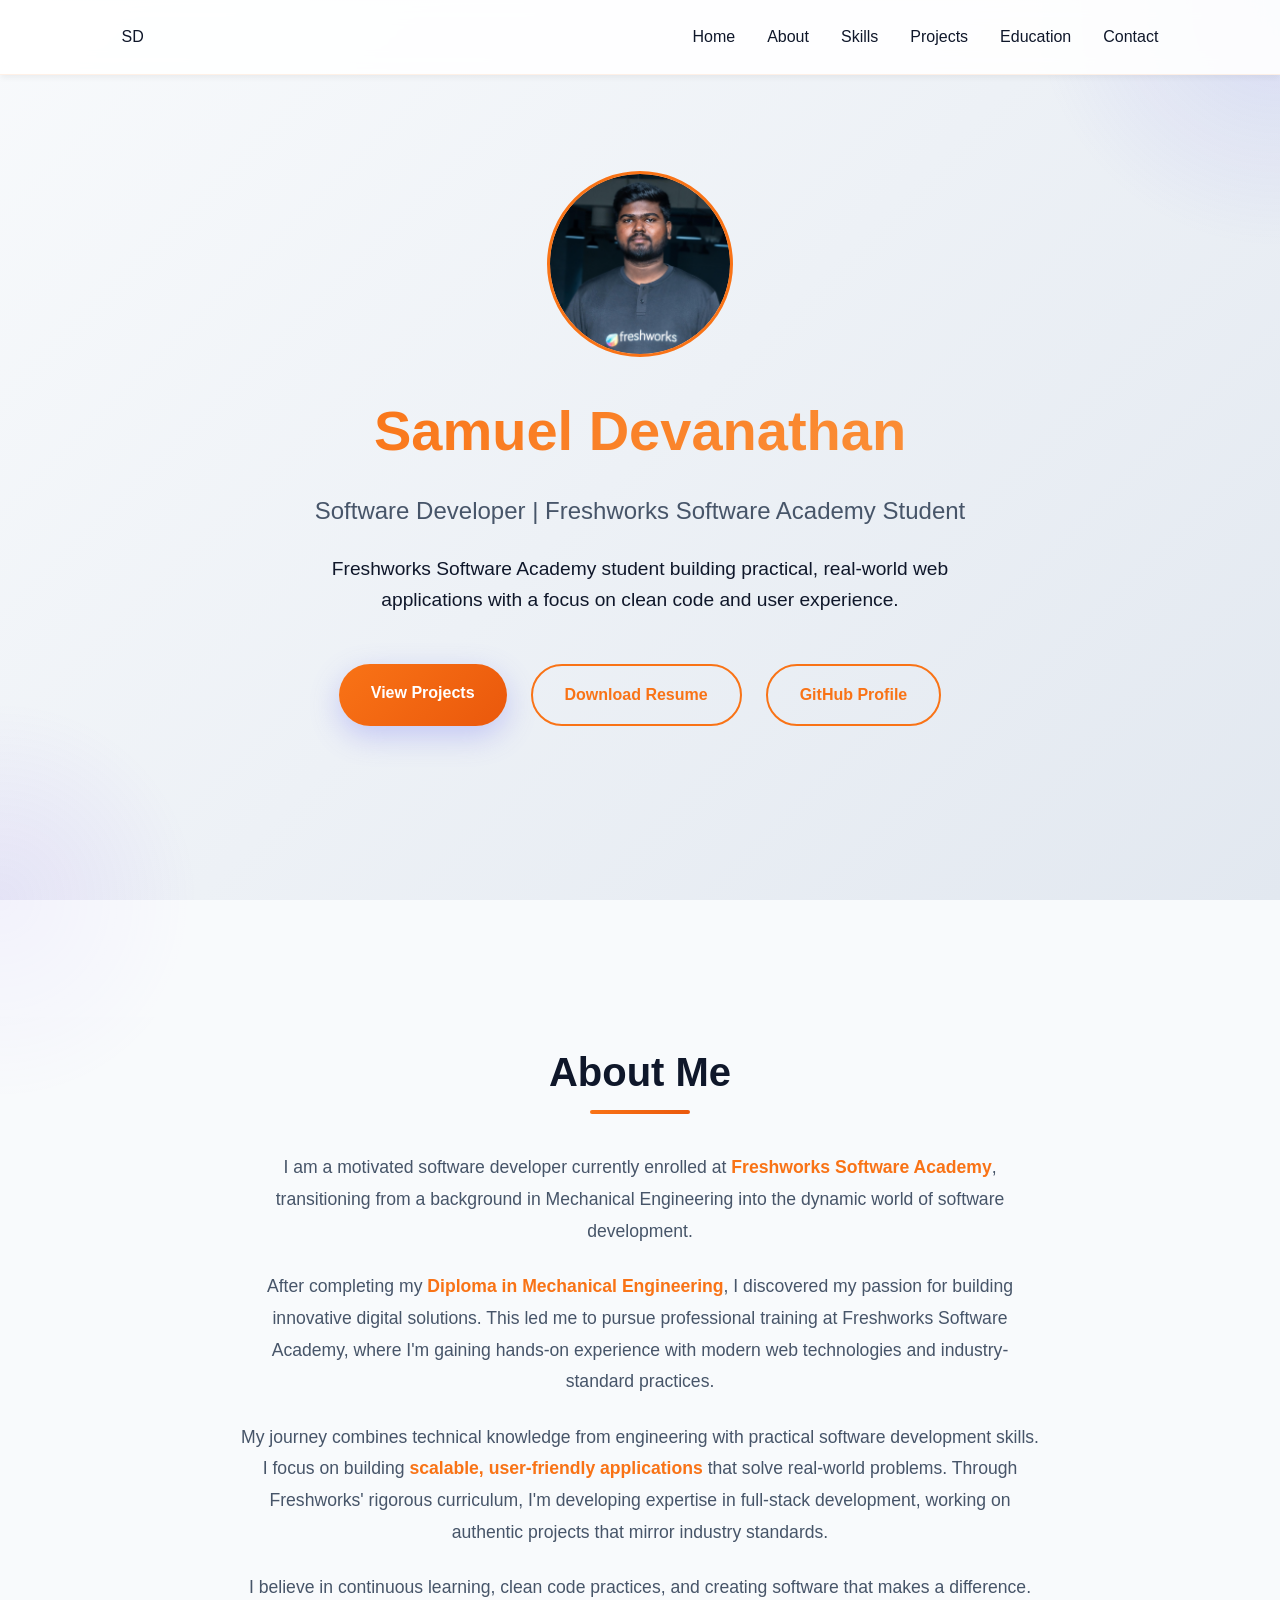
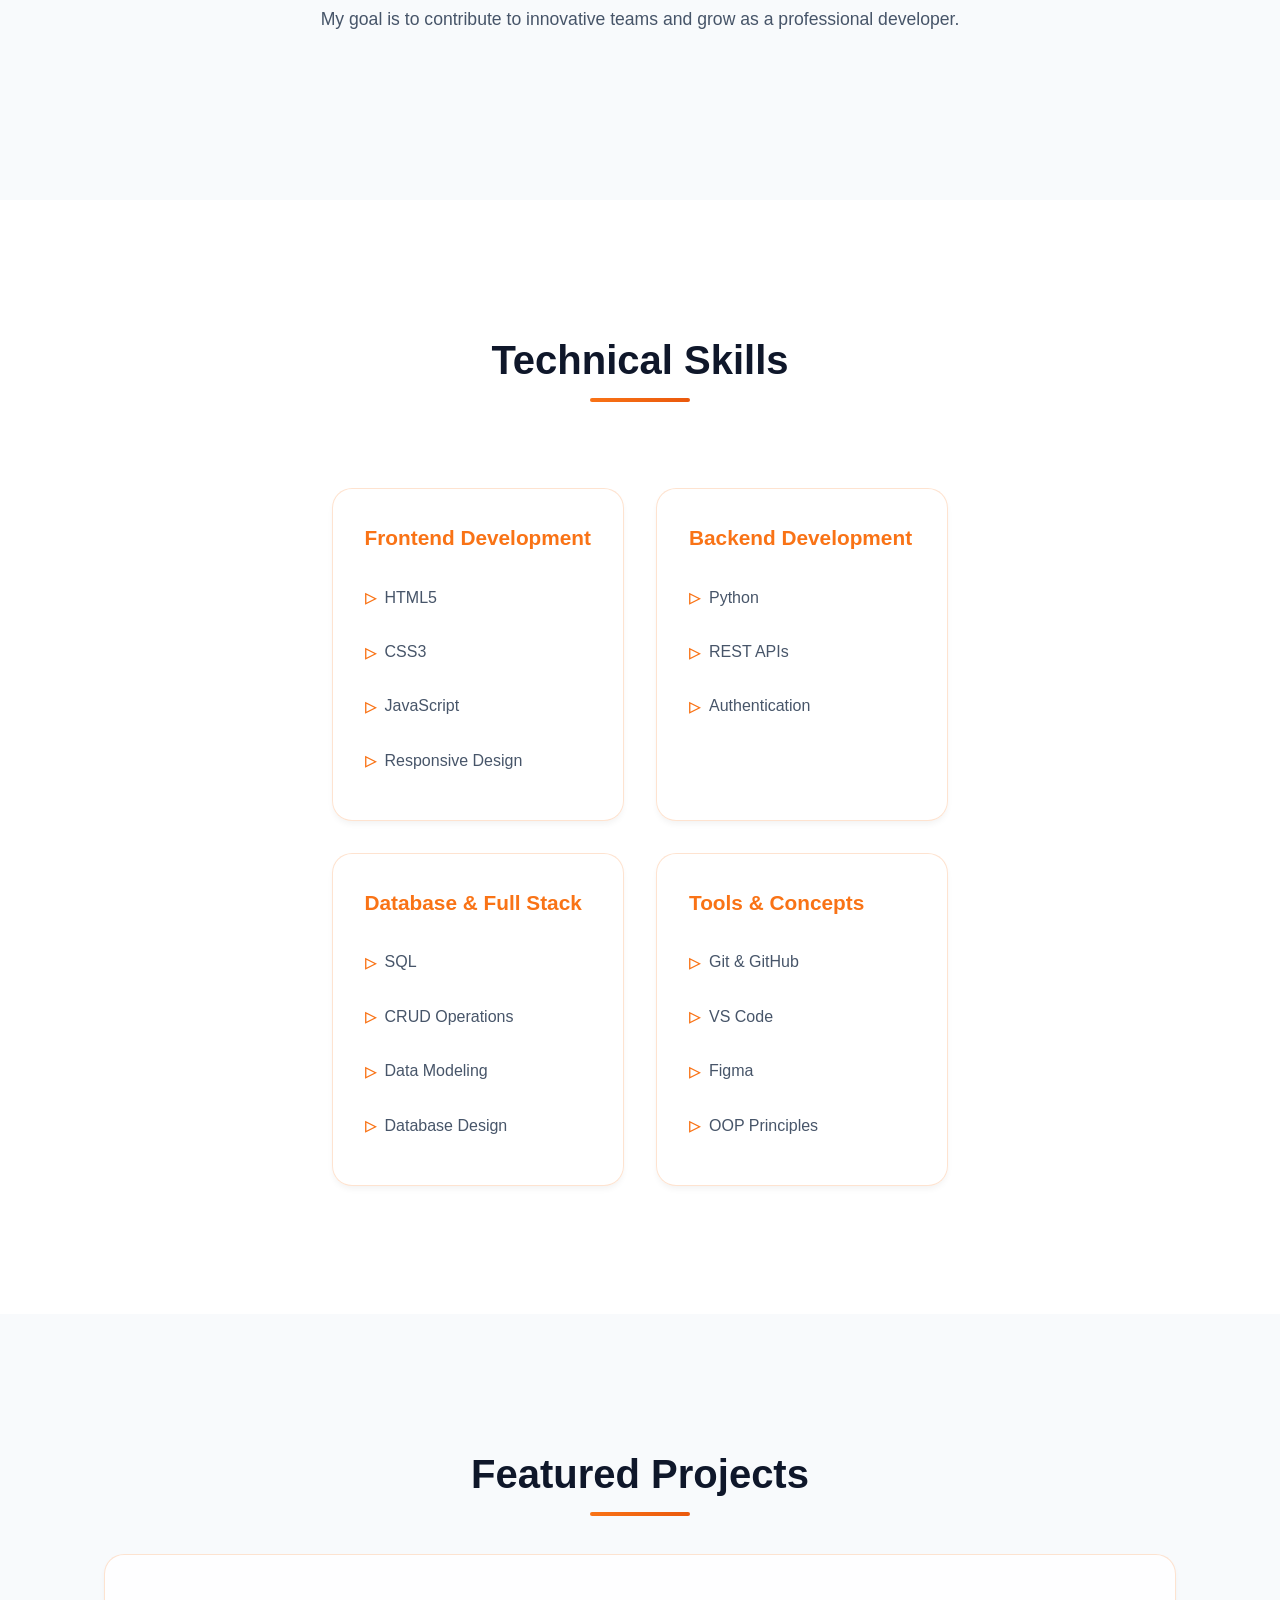
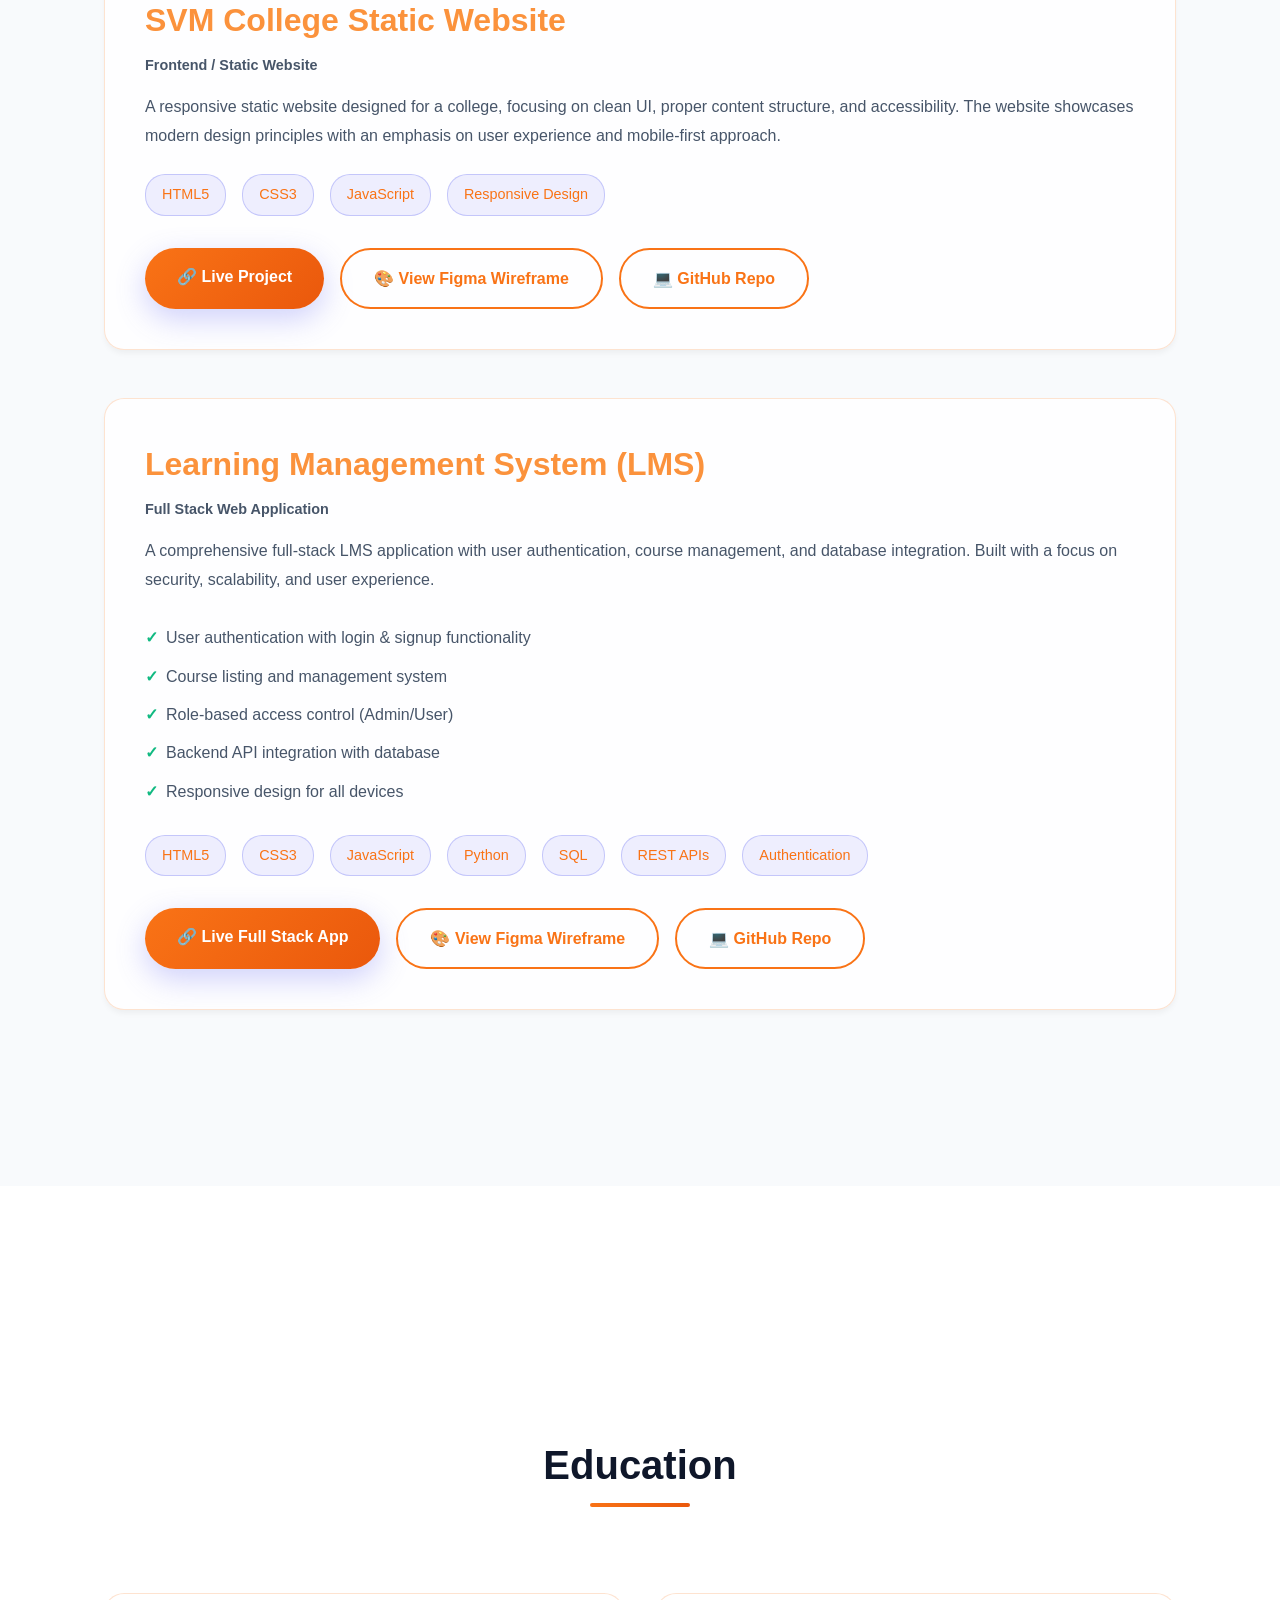
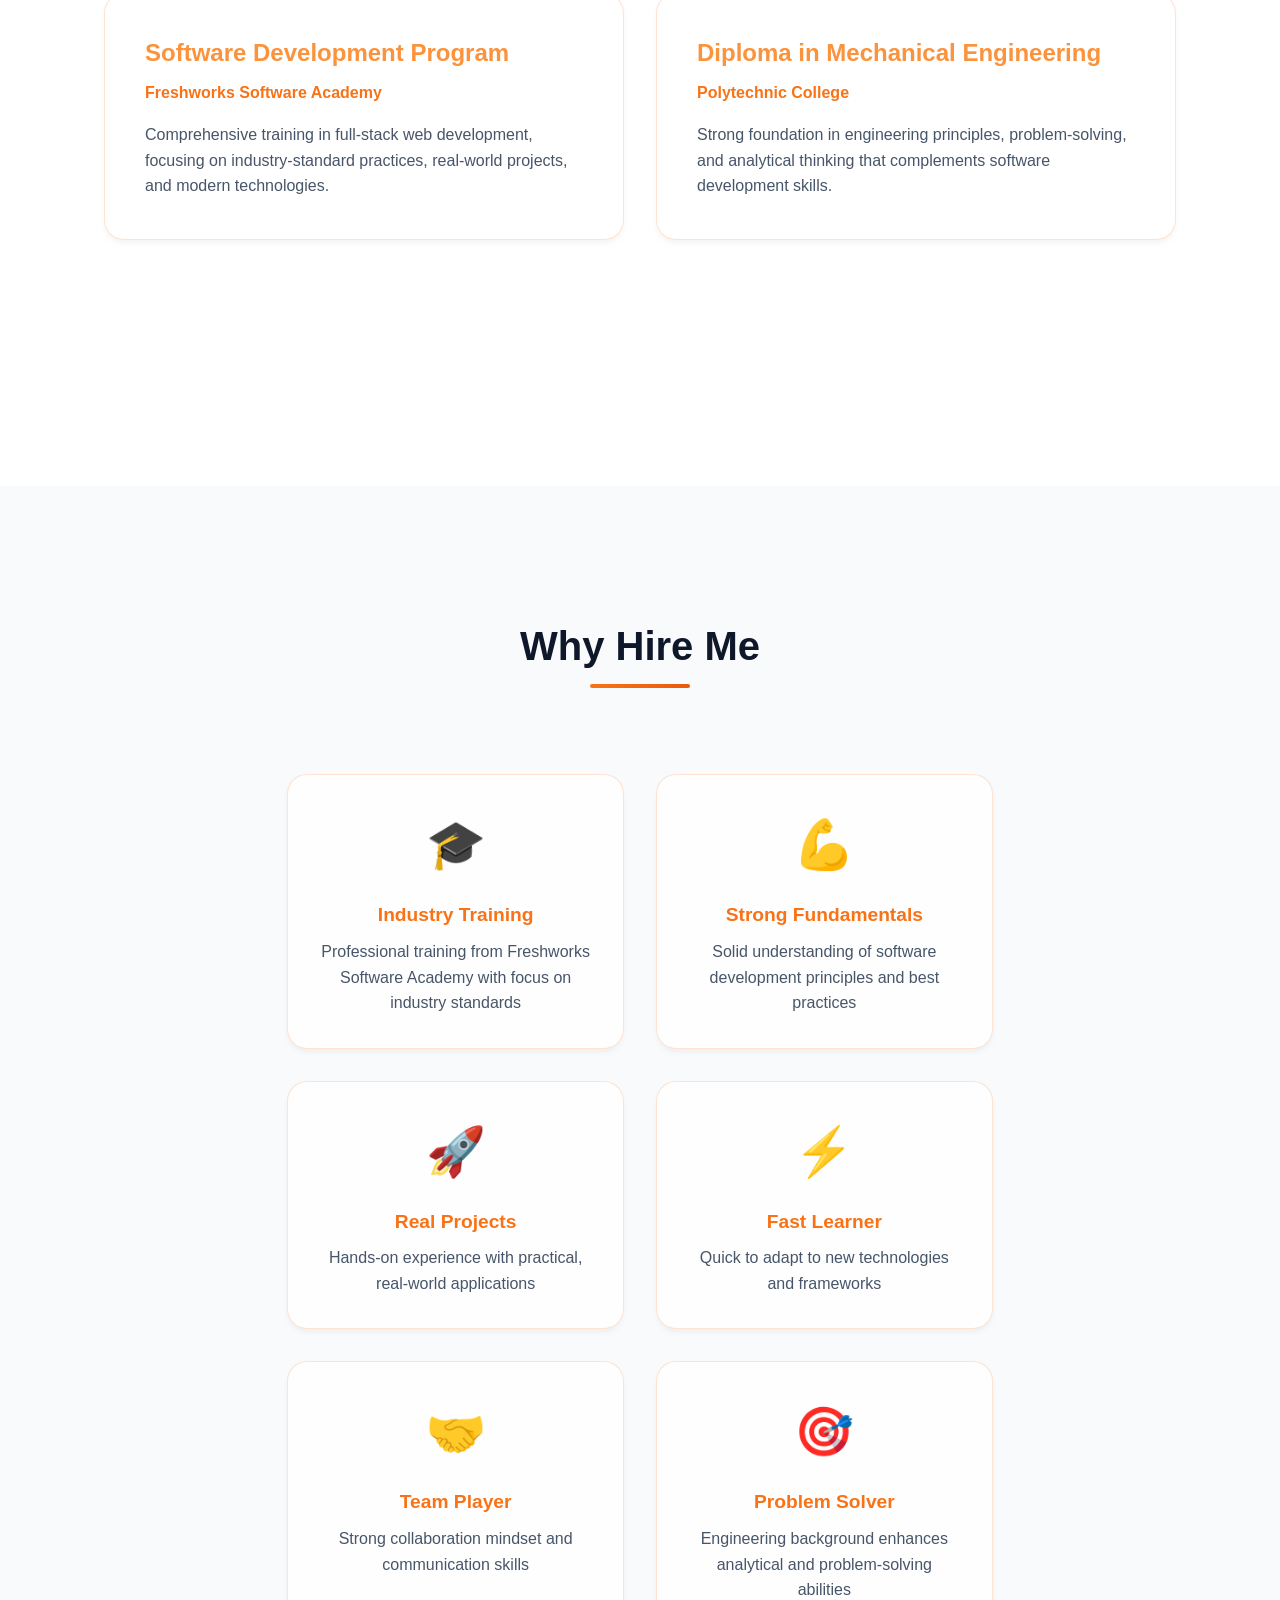
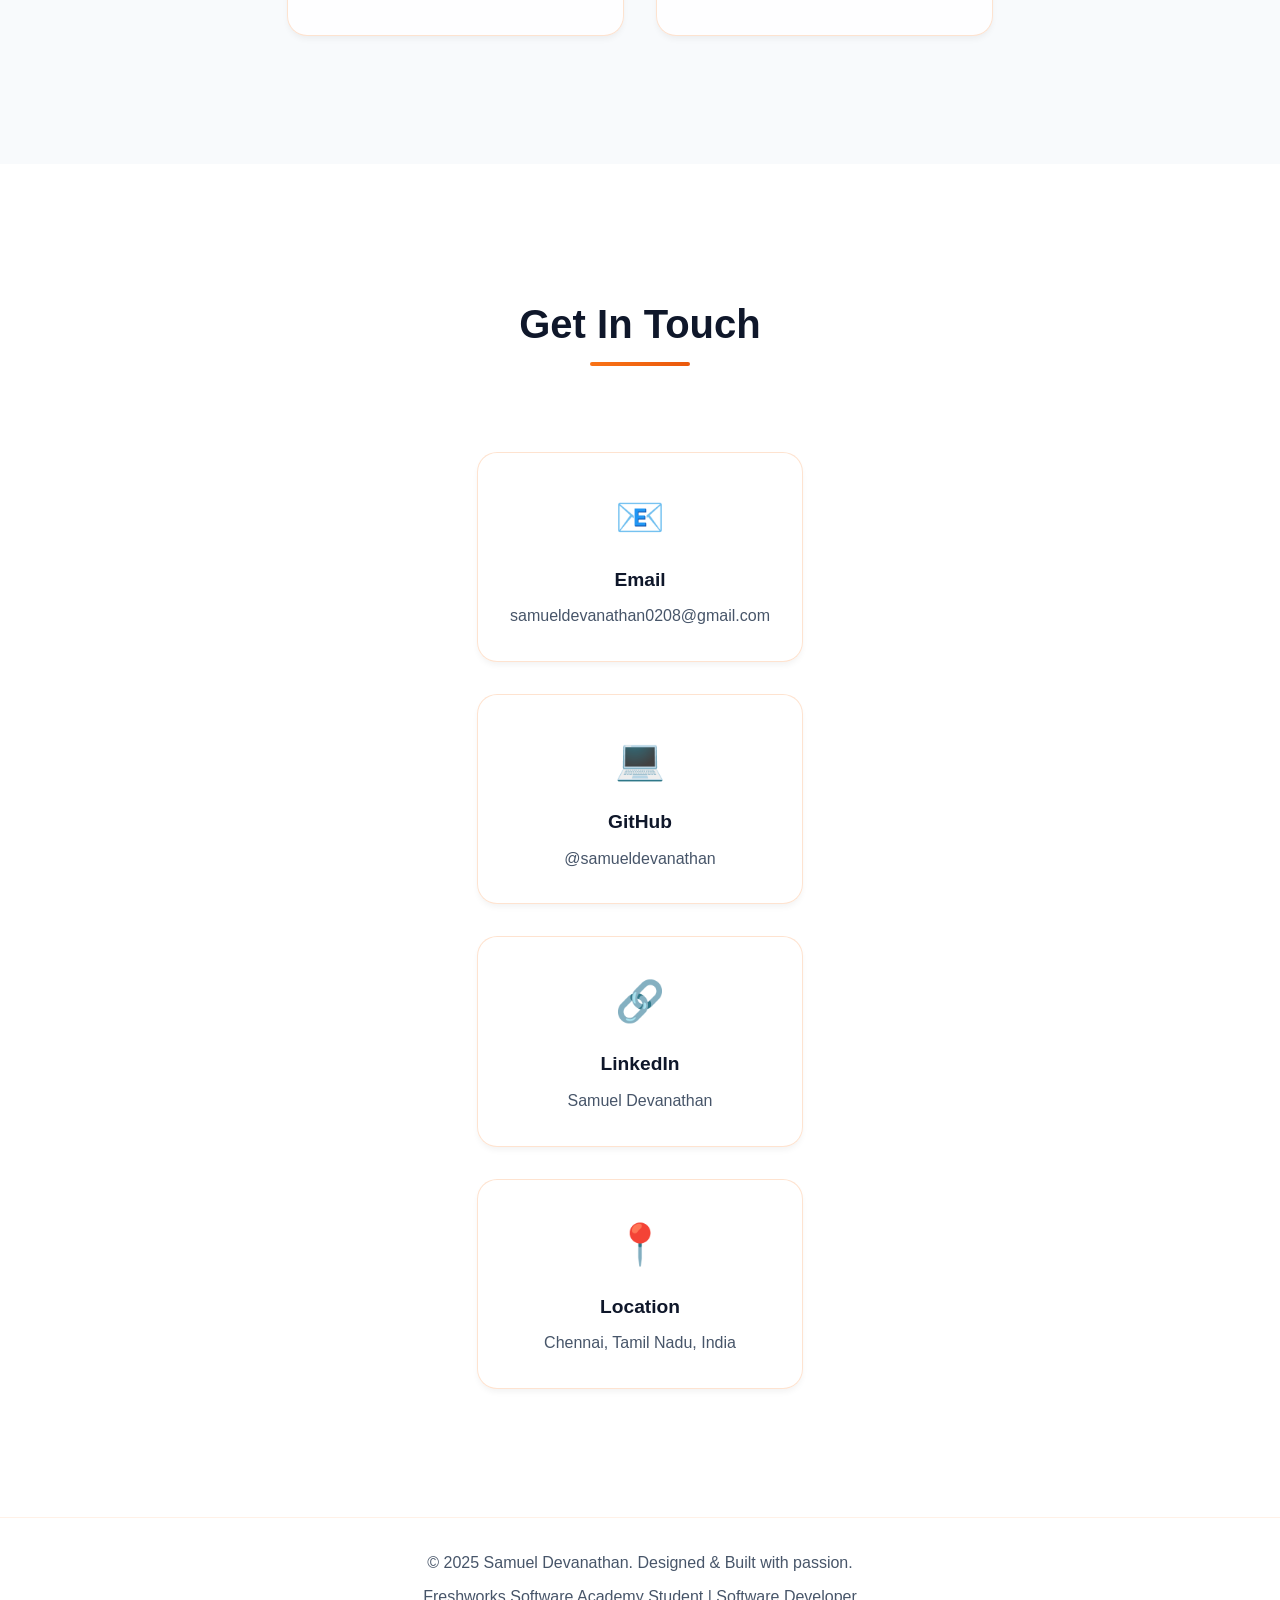
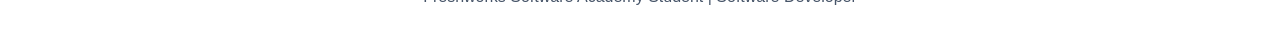
==== index.html @ d8a978de "update file name:" ====
<!DOCTYPE html>
<html lang="en">

<head>
    <meta charset="UTF-8">
    <meta name="viewport" content="width=device-width, initial-scale=1.0">
    <title>Samuel Devanathan | Software Developer</title>
    <link rel="stylesheet" href="index.css">

</head>

<body>
    <div class="animated-bg"></div>

    <!-- Navigation -->
    <nav>
        <div class="container">
            <div class="initial">SD</div>
            <ul class="nav-links">
                <li><a href="#home">Home</a></li>
                <li><a href="#about">About</a></li>
                <li><a href="#skills">Skills</a></li>
                <li><a href="#projects">Projects</a></li>
                <li><a href="#education">Education</a></li>
                <li><a href="#contact">Contact</a></li>
            </ul>
        </div>
    </nav>

    <!-- Hero Section -->
    <section id="home" class="hero">
        <div class="container">
            <div class="profile-image">
                        <img src="Sam.jpg" alt="SD Logo" class="logo">
            </div>
            <h1>Samuel Devanathan</h1>
            <div class="role">Software Developer | Freshworks Software Academy Student</div>
            <p class="tagline">Freshworks Software Academy student building practical, real-world web applications with
                a focus on clean code and user experience.</p>
            <div class="hero-buttons">
                <a href="#projects" class="btn btn-primary">View Projects</a>
                <a href="#" class="btn btn-secondary">Download Resume</a>
                <a href="https://github.com/samueldevanathan" target="_blank" class="btn btn-secondary">GitHub
                    Profile</a>
            </div>
        </div>
    </section>

    <!-- About Section -->
    <section id="about" class="about">
        <div class="container">
            <h2 class="section-title">About Me</h2>
            <div class="about-content">
                <p>I am a motivated software developer currently enrolled at <span class="highlight">Freshworks Software
                        Academy</span>, transitioning from a background in Mechanical Engineering into the dynamic world
                    of software development.</p>

                <p>After completing my <span class="highlight">Diploma in Mechanical Engineering</span>, I discovered my
                    passion for building innovative digital solutions. This led me to pursue professional training at
                    Freshworks Software Academy, where I'm gaining hands-on experience with modern web technologies and
                    industry-standard practices.</p>

                <p>My journey combines technical knowledge from engineering with practical software development skills.
                    I focus on building <span class="highlight">scalable, user-friendly applications</span> that solve
                    real-world problems. Through Freshworks' rigorous curriculum, I'm developing expertise in full-stack
                    development, working on authentic projects that mirror industry standards.</p>

                <p>I believe in continuous learning, clean code practices, and creating software that makes a
                    difference. My goal is to contribute to innovative teams and grow as a professional developer.</p>
            </div>
        </div>
    </section>

    <!-- Skills Section -->
    <section id="skills">
        <div class="container">
            <h2 class="section-title">Technical Skills</h2>
            <div class="skills-grid">
                <div class="skill-card">
                    <h3>Frontend Development</h3>
                    <ul class="skill-list">
                        <li>HTML5</li>
                        <li>CSS3</li>
                        <li>JavaScript</li>
                        <li>Responsive Design</li>
                    </ul>
                </div>

                <div class="skill-card">
                    <h3>Backend Development</h3>
                    <ul class="skill-list">
                        <li>Python</li>
                        <li>REST APIs</li>
                        <li>Authentication</li>
                      
                    </ul>
                </div>

                <div class="skill-card">
                    <h3>Database & Full Stack</h3>
                    <ul class="skill-list">
                        <li>SQL</li>
                        <li>CRUD Operations</li>
                        <li>Data Modeling</li>
                        <li>Database Design</li>
                    </ul>
                </div>

                <div class="skill-card">
                    <h3>Tools & Concepts</h3>
                    <ul class="skill-list">
                        <li>Git & GitHub</li>
                        <li>VS Code</li>
                        <li>Figma</li>
                        <li>OOP Principles</li>
                    </ul>
                </div>
            </div>
        </div>
    </section>

    <!-- Projects Section -->
    <section id="projects" class="projects">
        <div class="container">
            <h2 class="section-title">Featured Projects</h2>

            <!-- Project 1 -->
            <div class="project-card">
                <h3>SVM College Static Website</h3>
                <div class="project-type">Frontend / Static Website</div>
                <p class="project-description">A responsive static website designed for a college, focusing on clean UI,
                    proper content structure, and accessibility. The website showcases modern design principles with an
                    emphasis on user experience and mobile-first approach.</p>

                <div class="tech-stack">
                    <span class="tech-tag">HTML5</span>
                    <span class="tech-tag">CSS3</span>
                    <span class="tech-tag">JavaScript</span>
                    <span class="tech-tag">Responsive Design</span>
                </div>

                <div class="project-links">
                    <a href="#" target="_blank" class="btn btn-primary">🔗 Live Project</a>
                    <a href="#" target="_blank" class="btn btn-secondary">🎨 View Figma Wireframe</a>
                    <a href="#" target="_blank" class="btn btn-secondary">💻 GitHub Repo</a>
                </div>
            </div>

            <!-- Project 2 -->
            <div class="project-card">
                <h3>Learning Management System (LMS)</h3>
                <div class="project-type">Full Stack Web Application</div>
                <p class="project-description">A comprehensive full-stack LMS application with user authentication,
                    course management, and database integration. Built with a focus on security, scalability, and user
                    experience.</p>

                <ul class="project-features">
                    <li>User authentication with login & signup functionality</li>
                    <li>Course listing and management system</li>
                    <li>Role-based access control (Admin/User)</li>
                    <li>Backend API integration with database</li>
                    <li>Responsive design for all devices</li>
                </ul>

                <div class="tech-stack">
                    <span class="tech-tag">HTML5</span>
                    <span class="tech-tag">CSS3</span>
                    <span class="tech-tag">JavaScript</span>
                    <span class="tech-tag">Python</span>
                    <span class="tech-tag">SQL</span>
                    <span class="tech-tag">REST APIs</span>
                    <span class="tech-tag">Authentication</span>
                </div>

                <div class="project-links">
                    <a href="#" target="_blank" class="btn btn-primary">🔗 Live Full Stack App</a>
                    <a href="#" target="_blank" class="btn btn-secondary">🎨 View Figma Wireframe</a>
                    <a href="#" target="_blank" class="btn btn-secondary">💻 GitHub Repo</a>
                </div>
            </div>
        </div>
    </section>

    <!-- Education Section -->
    <section id="education">
        <div class="container">
            <h2 class="section-title">Education</h2>
            <div class="education-grid">
                <div class="education-card">
                    <h3>Software Development Program</h3>
                    <div class="institution">Freshworks Software Academy</div>
                    <p style="color: var(--text-dim);">Comprehensive training in full-stack web development, focusing on
                        industry-standard practices, real-world projects, and modern technologies.</p>
                </div>

                <div class="education-card">
                    <h3>Diploma in Mechanical Engineering</h3>
                    <div class="institution">Polytechnic College</div>
                    <p style="color: var(--text-dim);">Strong foundation in engineering principles, problem-solving, and
                        analytical thinking that complements software development skills.</p>
                </div>
            </div>
        </div>
    </section>

    <!-- Strengths Section -->
    <section id="strengths" class="strengths">
        <div class="container">
            <h2 class="section-title">Why Hire Me</h2>
            <div class="strengths-grid">
                <div class="strength-item">
                    <div class="strength-icon">🎓</div>
                    <h3>Industry Training</h3>
                    <p style="color: var(--text-dim);">Professional training from Freshworks Software Academy with focus
                        on industry standards</p>
                </div>

                <div class="strength-item">
                    <div class="strength-icon">💪</div>
                    <h3>Strong Fundamentals</h3>
                    <p style="color: var(--text-dim);">Solid understanding of software development principles and best
                        practices</p>
                </div>

                <div class="strength-item">
                    <div class="strength-icon">🚀</div>
                    <h3>Real Projects</h3>
                    <p style="color: var(--text-dim);">Hands-on experience with practical, real-world applications</p>
                </div>

                <div class="strength-item">
                    <div class="strength-icon">⚡</div>
                    <h3>Fast Learner</h3>
                    <p style="color: var(--text-dim);">Quick to adapt to new technologies and frameworks</p>
                </div>

                <div class="strength-item">
                    <div class="strength-icon">🤝</div>
                    <h3>Team Player</h3>
                    <p style="color: var(--text-dim);">Strong collaboration mindset and communication skills</p>
                </div>

                <div class="strength-item">
                    <div class="strength-icon">🎯</div>
                    <h3>Problem Solver</h3>
                    <p style="color: var(--text-dim);">Engineering background enhances analytical and problem-solving
                        abilities</p>
                </div>
            </div>
        </div>
    </section>

    <!-- Contact Section -->
    <section id="contact">
        <div class="container">
            <h2 class="section-title">Get In Touch</h2>
            <div class="contact-grid">
                <a href="mailto:samueldevanathan0208@gmail.com" class="contact-item">
                    <div class="contact-icon">📧</div>
                    <h3>Email</h3>
                    <p>samueldevanathan0208@gmail.com</p>
                </a>

                <a href="https://github.com/samueldevanathan0208" target="_blank" class="contact-item">
                    <div class="contact-icon">💻</div>
                    <h3>GitHub</h3>
                    <p>@samueldevanathan</p>
                </a>

                <a href="https://www.linkedin.com/in/samuel-devanathan-19692a326/" target="_blank" class="contact-item">
                    <div class="contact-icon">🔗</div>
                    <h3>LinkedIn</h3>
                    <p>Samuel Devanathan</p>
                </a>

                <div class="contact-item">
                    <div class="contact-icon">📍</div>
                    <h3>Location</h3>
                    <p>Chennai, Tamil Nadu, India</p>
                </div>
            </div>
        </div>
    </section>

    <!-- Footer -->
    <footer>
        <div class="container">
            <p>&copy; 2025 Samuel Devanathan. Designed & Built with passion.</p>
            <p style="margin-top: 0.5rem;">Freshworks Software Academy Student | Software Developer</p>
        </div>
    </footer>

    <script>
        // Smooth scrolling for navigation links
        document.querySelectorAll('a[href^="#"]').forEach(anchor => {
            anchor.addEventListener('click', function (e) {
                e.preventDefault();
                const target = document.querySelector(this.getAttribute('href'));
                if (target) {
                    target.scrollIntoView({
                        behavior: 'smooth',
                        block: 'start'
                    });
                }
            });
        });

        // Add scroll animation to elements
        const observerOptions = {
            threshold: 0.1,
            rootMargin: '0px 0px -100px 0px'
        };

        const observer = new IntersectionObserver((entries) => {
            entries.forEach(entry => {
                if (entry.isIntersecting) {
                    entry.target.style.opacity = '1';
                    entry.target.style.transform = 'translateY(0)';
                }
            });
        }, observerOptions);

        document.querySelectorAll('.skill-card, .project-card, .education-card, .strength-item, .contact-item').forEach(el => {
            el.style.opacity = '0';
            el.style.transform = 'translateY(30px)';
            el.style.transition = 'all 0.6s ease-out';
            observer.observe(el);
        });
    </script>
</body>

</html>
---- index.css ----
* {
      margin: 0;
      padding: 0;
      box-sizing: border-box;
  }

  :root {
      --primary: #f97316;
      --secondary: #ea580c;
      --accent: #fb923c;
      --dark: #ffffff;
      --dark-light: #f8fafc;
      --text: #0f172a;
      --text-dim: #475569;
      --success: #10b981;
      --card-bg: rgba(255, 255, 255, 0.8);
      --section-bg: rgba(241, 245, 249, 0.5);
  }


  body {
      font-family: 'Segoe UI', Tahoma, Geneva, Verdana, sans-serif;
      background: var(--dark);
      color: var(--text);
      line-height: 1.6;
      overflow-x: hidden;
  }

  /* Animated Background */
  .animated-bg {
      position: fixed;
      top: 0;
      left: 0;
      width: 100%;
      height: 100%;
      z-index: -1;
      background: linear-gradient(135deg, #f8fafc 0%, #e2e8f0 100%);
  }

  .animated-bg::before {
      content: '';
      position: absolute;
      width: 500px;
      height: 500px;
      background: radial-gradient(circle, rgba(99, 102, 241, 0.15) 0%, transparent 70%);
      border-radius: 50%;
      top: -250px;
      right: -250px;
      animation: float 20s ease-in-out infinite;
  }

  .animated-bg::after {
      content: '';
      position: absolute;
      width: 400px;
      height: 400px;
      background: radial-gradient(circle, rgba(139, 92, 246, 0.1) 0%, transparent 70%);
      border-radius: 50%;
      bottom: -200px;
      left: -200px;
      animation: float 15s ease-in-out infinite reverse;
  }

  @keyframes float {

      0%,
      100% {
          transform: translate(0, 0) scale(1);
      }

      50% {
          transform: translate(100px, 100px) scale(1.1);
      }
  }

  /* Navigation */
  nav {
      position: fixed;
      top: 0;
      width: 100%;
      background: rgba(255, 255, 255, 0.9);
      backdrop-filter: blur(10px);
      padding: 1.5rem 5%;
      z-index: 1000;
      border-bottom: 1px solid rgba(249, 115, 22, 0.1);
      box-shadow: 0 4px 6px -1px rgba(0, 0, 0, 0.05);
  }

  nav .container {
      max-width: 1200px;
      margin: 0 auto;
      display: flex;
      justify-content: space-between;
      align-items: center;
  }

  .logo {
      width: 50px;
      height: 50px;
      border-radius: 50%;
      object-fit: cover;
      border: 2px solid var(--primary);
      box-shadow: 0 4px 15px rgba(99, 102, 241, 0.3);
      transition: all 0.3s ease;
  }

  .logo:hover {
      transform: scale(1.1);
      box-shadow: 0 6px 20px rgba(99, 102, 241, 0.5);
  }

  .nav-links {
      display: flex;
      gap: 2rem;
      list-style: none;
  }

  .nav-links a {
      color: var(--text);
      text-decoration: none;
      transition: color 0.3s;
      font-weight: 500;
  }

  .nav-links a:hover {
      color: var(--primary);
  }

  /* Container */
  .container {
      max-width: 1200px;
      margin: 0 auto;
      padding: 0 5%;
  }

  section {
      min-height: 100vh;
      padding: 8rem 0;
      display: flex;
      align-items: center;
  }

  /* Hero Section */
  .hero {
      text-align: center;
      position: relative;
  }

  .profile-image {
      width: 180px;
      height: 180px;
      border-radius: 50%;
      background: linear-gradient(135deg, var(--primary), var(--secondary));
      margin: 0 auto 2rem;
      display: flex;
      align-items: center;
      justify-content: center;
      position: relative;
      animation: fadeInScale 1s ease-out;
  }

  .profile-image::before {
      content: '';
      position: absolute;
      width: 100%;
      height: 100%;
      border-radius: 50%;
      border: 3px solid var(--primary);
      animation: pulse 2s ease-in-out infinite;
  }

  .profile-image .initial {
      font-size: 4rem;
      font-weight: 700;
      color: white;
  }

  .profile-image .logo {
      width: 100%;
      height: 100%;
      border-radius: 50%;
      object-fit: cover;
      border: none;
      box-shadow: none;
  }

  @keyframes pulse {

      0%,
      100% {
          transform: scale(1);
          opacity: 1;
      }

      50% {
          transform: scale(1.1);
          opacity: 0.7;
      }
  }

  @keyframes fadeInScale {
      from {
          opacity: 0;
          transform: scale(0.8);
      }

      to {
          opacity: 1;
          transform: scale(1);
      }
  }

  .hero h1 {
      font-size: 3.5rem;
      margin-bottom: 1rem;
      background: linear-gradient(135deg, var(--primary), var(--accent));
      -webkit-background-clip: text;
      -webkit-text-fill-color: transparent;
      background-clip: text;
      animation: fadeInUp 1s ease-out 0.2s both;
  }

  .hero .role {
      font-size: 1.5rem;
      color: var(--text-dim);
      margin-bottom: 1.5rem;
      animation: fadeInUp 1s ease-out 0.4s both;
  }

  .hero .tagline {
      font-size: 1.2rem;
      max-width: 700px;
      margin: 0 auto 3rem;
      color: var(--text);
      animation: fadeInUp 1s ease-out 0.6s both;
  }

  @keyframes fadeInUp {
      from {
          opacity: 0;
          transform: translateY(30px);
      }

      to {
          opacity: 1;
          transform: translateY(0);
      }
  }

  .hero-buttons {
      display: flex;
      gap: 1.5rem;
      justify-content: center;
      flex-wrap: wrap;
      animation: fadeInUp 1s ease-out 0.8s both;
  }

  .btn {
      padding: 1rem 2rem;
      border-radius: 50px;
      text-decoration: none;
      font-weight: 600;
      transition: all 0.3s;
      display: inline-block;
      border: none;
      cursor: pointer;
  }

  .btn-primary {
      background: linear-gradient(135deg, var(--primary), var(--secondary));
      color: white;
      box-shadow: 0 10px 30px rgba(99, 102, 241, 0.3);
  }

  .btn-primary:hover {
      transform: translateY(-3px);
      box-shadow: 0 15px 40px rgba(99, 102, 241, 0.4);
  }

  .btn-secondary {
      background: transparent;
      border: 2px solid var(--primary);
      color: var(--primary);
  }

  .btn-secondary:hover {
      background: var(--primary);
      color: white;
      transform: translateY(-3px);
  }

  /* About Section */
  .about {
      background: var(--section-bg);
  }

  .section-title {
      font-size: 2.5rem;
      text-align: center;
      margin-bottom: 3rem;
      position: relative;
      display: inline-block;
      width: 100%;
  }

  .section-title::after {
      content: '';
      position: absolute;
      bottom: -10px;
      left: 50%;
      transform: translateX(-50%);
      width: 100px;
      height: 4px;
      background: linear-gradient(135deg, var(--primary), var(--secondary));
      border-radius: 2px;
  }

  .about-content {
      max-width: 800px;
      margin: 0 auto;
      text-align: center;
  }

  .about-content p {
      font-size: 1.1rem;
      color: var(--text-dim);
      margin-bottom: 1.5rem;
      line-height: 1.8;
  }

  .highlight {
      color: var(--primary);
      font-weight: 600;
  }

  /* Skills Section */
  .skills-grid {
      display: grid;
      grid-template-columns: 1fr 1fr;
      gap: 2rem;
      margin-top: 3rem;
  }

  .skill-card {
      background: var(--card-bg);
      padding: 2rem;
      border-radius: 20px;
      border: 1px solid rgba(249, 115, 22, 0.2);
      transition: all 0.3s;
      box-shadow: 0 4px 6px -1px rgba(0, 0, 0, 0.05);
  }

  .skill-card:hover {
      transform: translateY(-10px);
      border-color: var(--primary);
      box-shadow: 0 20px 40px rgba(249, 115, 22, 0.3);
  }

  .skill-card h3 {
      font-size: 1.3rem;
      margin-bottom: 1rem;
      color: var(--primary);
  }

  .skill-list {
      list-style: none;
  }

  .skill-list li {
      padding: 0.5rem 0;
      color: var(--text-dim);
      display: flex;
      align-items: center;
      gap: 0.5rem;
  }

  .skill-list li::before {
      content: '▹';
      color: var(--primary);
      font-size: 1.5rem;
  }

  /* Projects Section */
  .projects {
      background: var(--section-bg);
  }

  .project-card {
      background: var(--card-bg);
      border-radius: 20px;
      padding: 2.5rem;
      margin-bottom: 3rem;
      border: 1px solid rgba(249, 115, 22, 0.2);
      transition: all 0.3s;
      box-shadow: 0 4px 6px -1px rgba(0, 0, 0, 0.05);
  }

  .project-card:hover {
      transform: translateY(-5px);
      border-color: var(--primary);
      box-shadow: 0 20px 50px rgba(99, 102, 241, 0.2);
  }

  .project-card h3 {
      font-size: 2rem;
      margin-bottom: 0.5rem;
      color: var(--accent);
  }

  .project-type {
      color: var(--text-dim);
      font-size: 0.9rem;
      margin-bottom: 1rem;
      font-weight: 600;
  }

  .project-description {
      color: var(--text-dim);
      margin-bottom: 1.5rem;
      line-height: 1.8;
  }

  .project-features {
      list-style: none;
      margin-bottom: 1.5rem;
  }

  .project-features li {
      padding: 0.4rem 0;
      color: var(--text-dim);
      display: flex;
      align-items: center;
      gap: 0.5rem;
  }

  .project-features li::before {
      content: '✓';
      color: var(--success);
      font-weight: bold;
  }

  .tech-stack {
      display: flex;
      flex-wrap: wrap;
      gap: 1rem;
      margin-bottom: 2rem;
  }

  .tech-tag {
      background: rgba(99, 102, 241, 0.1);
      color: var(--primary);
      padding: 0.5rem 1rem;
      border-radius: 20px;
      font-size: 0.9rem;
      border: 1px solid rgba(99, 102, 241, 0.3);
  }

  .project-links {
      display: flex;
      gap: 1rem;
      flex-wrap: wrap;
  }

  /* Education Section */
  .education-grid {
      display: grid;
      grid-template-columns: repeat(auto-fit, minmax(300px, 1fr));
      gap: 2rem;
      margin-top: 3rem;
  }

  .education-card {
      background: var(--card-bg);
      padding: 2.5rem;
      border-radius: 20px;
      border: 1px solid rgba(249, 115, 22, 0.2);
      transition: all 0.3s;
      box-shadow: 0 4px 6px -1px rgba(0, 0, 0, 0.05);
  }

  .education-card:hover {
      transform: translateY(-10px);
      border-color: var(--primary);
      box-shadow: 0 20px 40px rgba(99, 102, 241, 0.2);
  }

  .education-card h3 {
      font-size: 1.5rem;
      margin-bottom: 0.5rem;
      color: var(--accent);
  }

  .education-card .institution {
      color: var(--primary);
      font-weight: 600;
      margin-bottom: 1rem;
  }

  /* Strengths Section */
  .strengths {
      background: var(--section-bg);
  }

  .strengths-grid {
      display: grid;
      grid-template-columns: repeat(auto-fit, minmax(250px, 1fr));
      gap: 2rem;
      margin-top: 3rem;
  }

  .strength-item {
      text-align: center;
      padding: 2rem;
      background: var(--card-bg);
      border-radius: 20px;
      border: 1px solid rgba(249, 115, 22, 0.2);
      transition: all 0.3s;
      box-shadow: 0 4px 6px -1px rgba(0, 0, 0, 0.05);
  }

  .strength-item:hover {
      transform: translateY(-10px);
      border-color: var(--primary);
      box-shadow: 0 20px 40px rgba(99, 102, 241, 0.2);
  }

  .strength-icon {
      font-size: 3rem;
      margin-bottom: 1rem;
  }

  .strength-item h3 {
      font-size: 1.2rem;
      margin-bottom: 0.5rem;
      color: var(--primary);
  }

  /* Contact Section */
  .contact-grid {
      display: grid;
      grid-template-columns: repeat(auto-fit, minmax(250px, 1fr));
      gap: 2rem;
      margin-top: 3rem;
  }

  .contact-item {
      text-align: center;
      padding: 2rem;
      background: var(--card-bg);
      border-radius: 20px;
      border: 1px solid rgba(249, 115, 22, 0.2);
      transition: all 0.3s;
      text-decoration: none;
      color: var(--text);
      display: block;
      box-shadow: 0 4px 6px -1px rgba(0, 0, 0, 0.05);
  }

  .contact-item:hover {
      transform: translateY(-10px);
      border-color: var(--primary);
      box-shadow: 0 20px 40px rgba(99, 102, 241, 0.2);
  }

  .contact-icon {
      font-size: 2.5rem;
      margin-bottom: 1rem;
      color: var(--primary);
  }

  .contact-item h3 {
      font-size: 1.2rem;
      margin-bottom: 0.5rem;
  }

  .contact-item p {
      color: var(--text-dim);
  }

  /* Footer */
  footer {
      background: #ffffff;
      padding: 2rem 0;
      text-align: center;
      color: var(--text-dim);
      border-top: 1px solid rgba(249, 115, 22, 0.1);
  }

  /* Responsive */
  @media (max-width: 768px) {
      .hero h1 {
          font-size: 2.5rem;
      }

      .hero .role {
          font-size: 1.2rem;
      }

      .nav-links {
          display: none;
      }

      section {
          padding: 5rem 0;
      }

      .project-card {
          padding: 1.5rem;
      }
  }

  /* Smooth Scroll */
  html {
      scroll-behavior: smooth;
  }
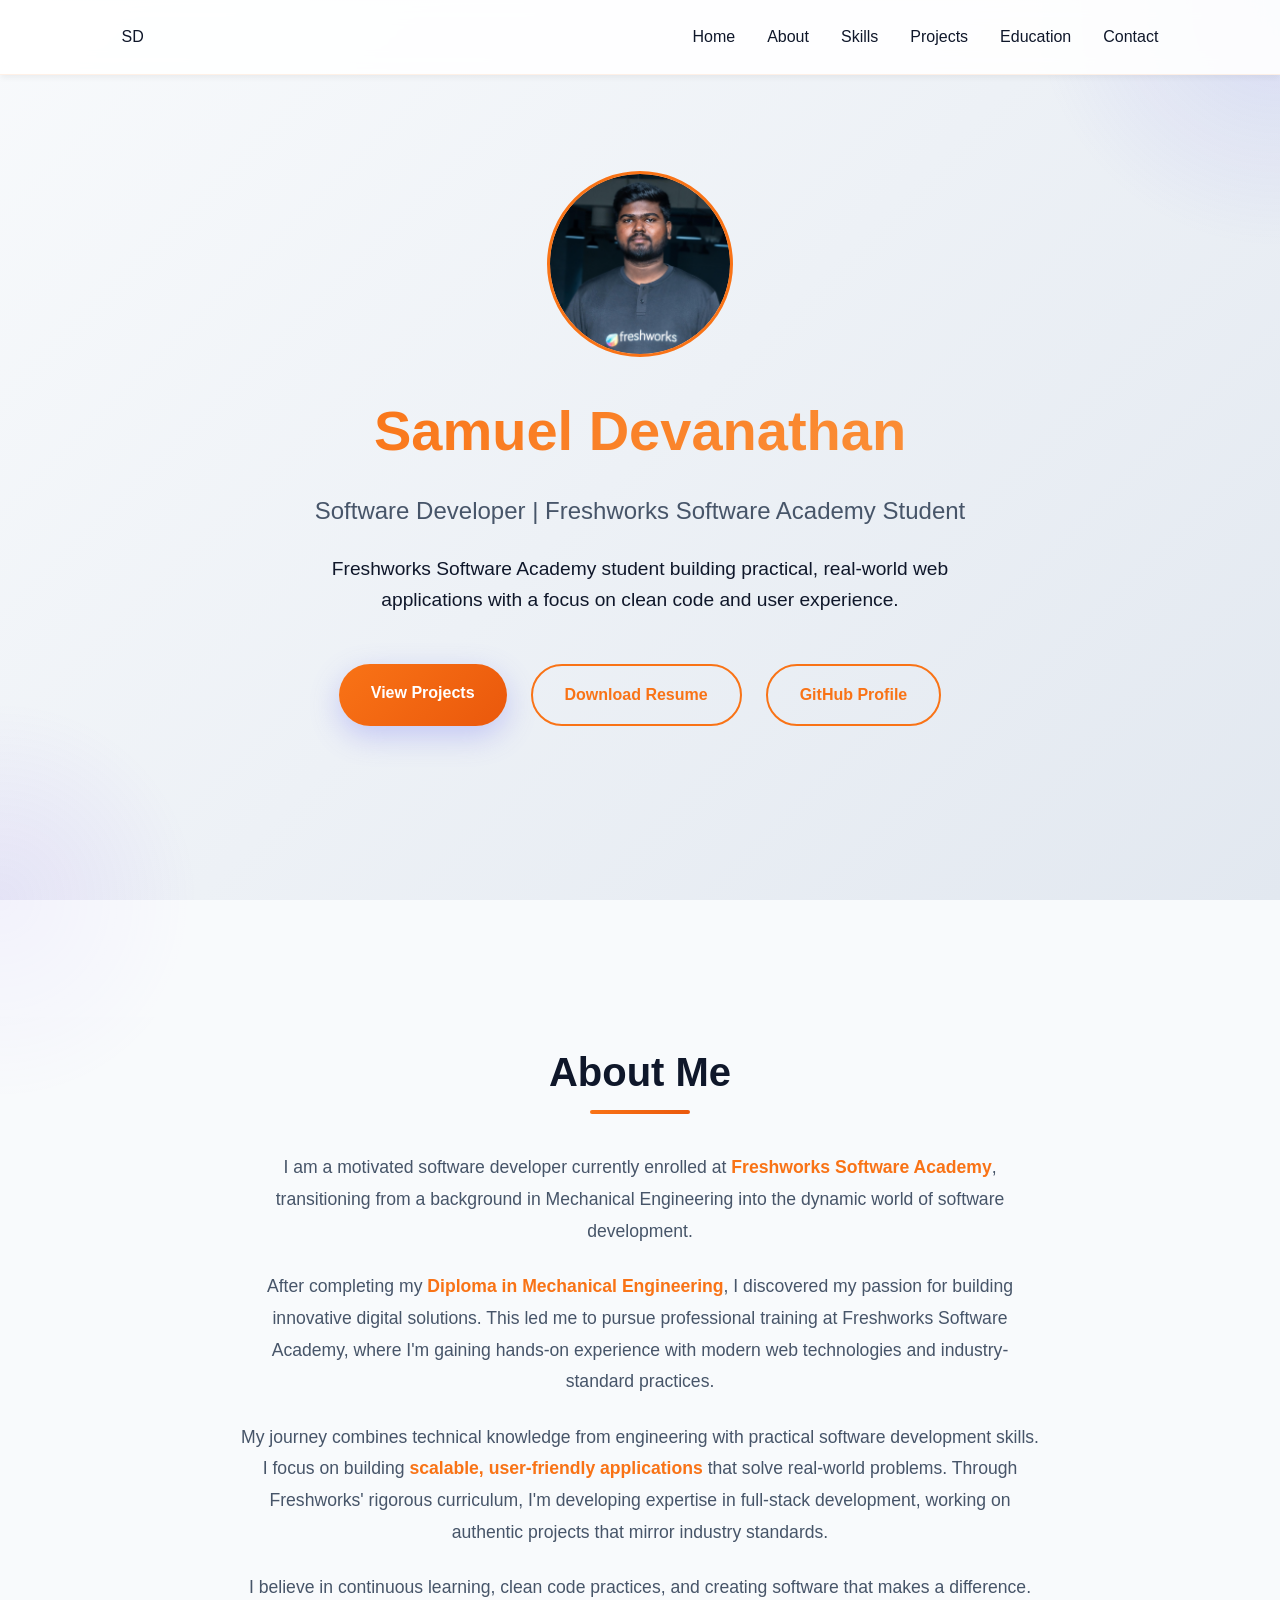
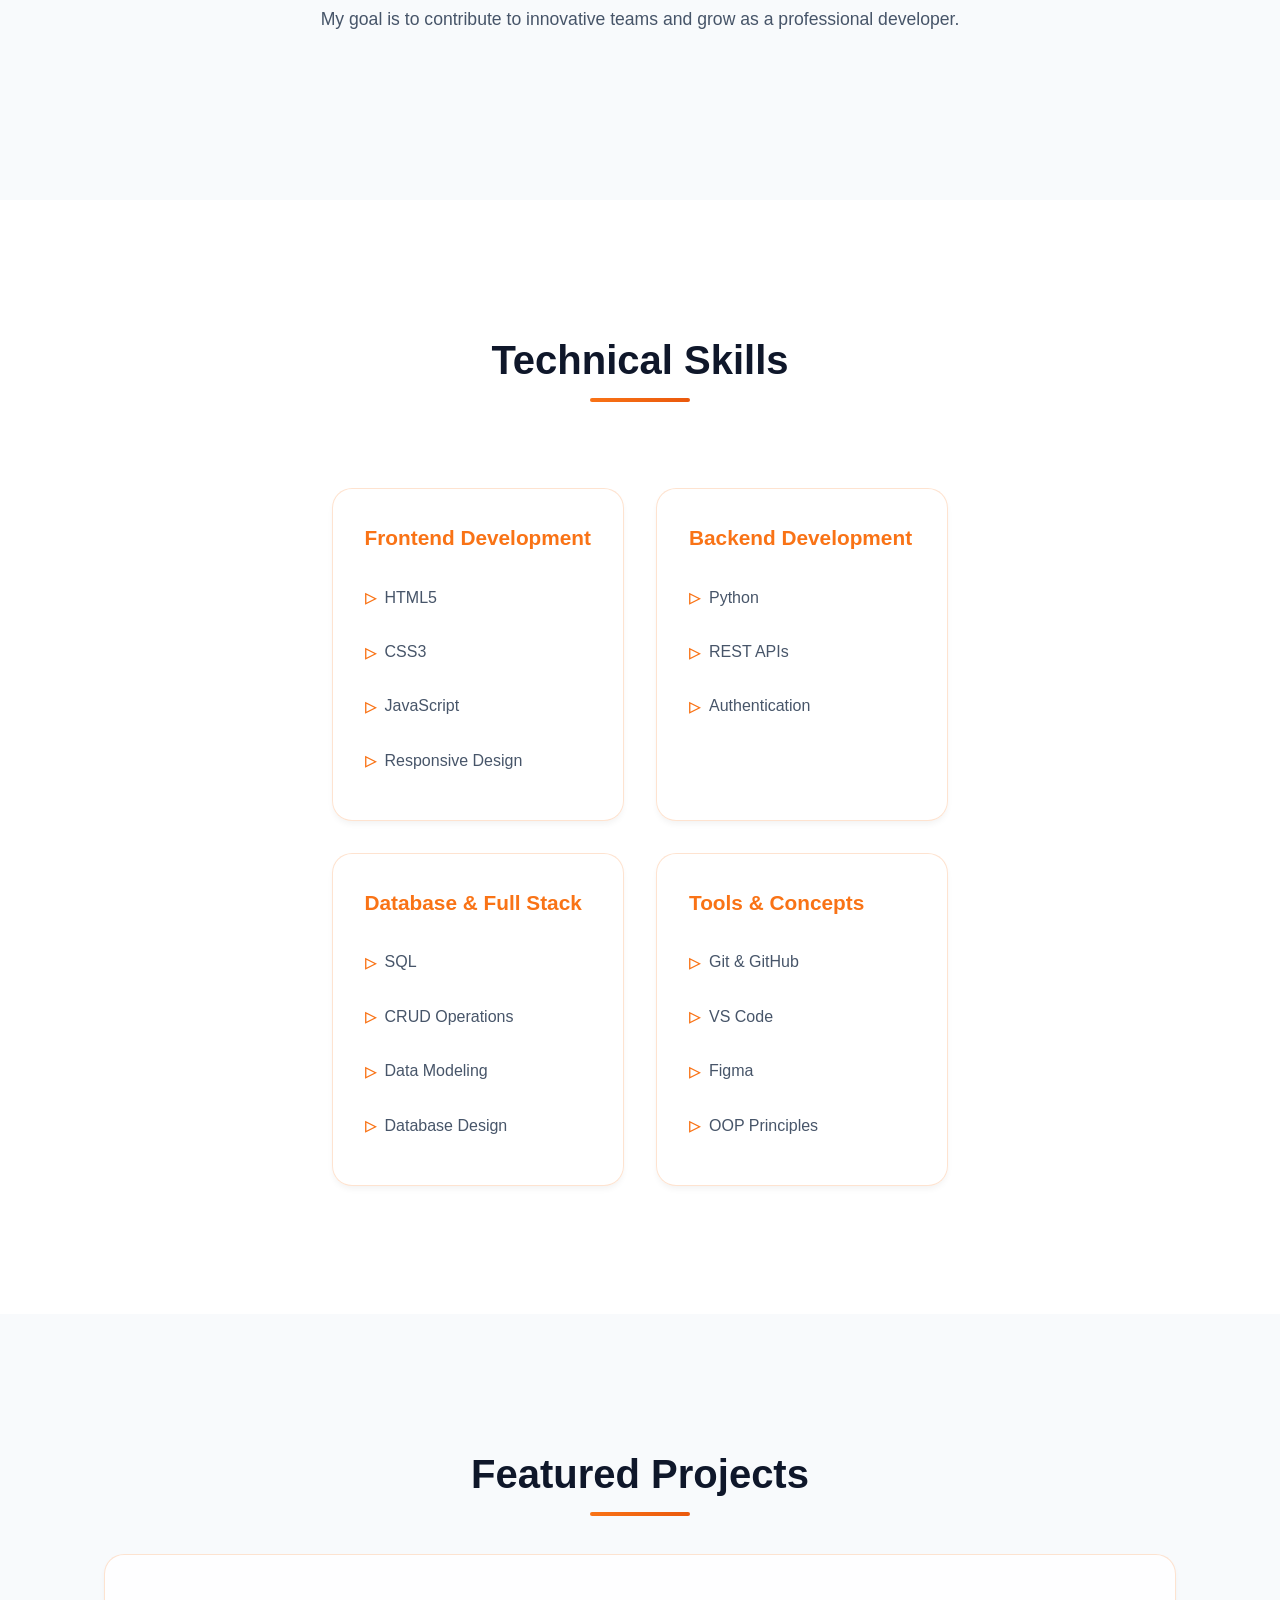
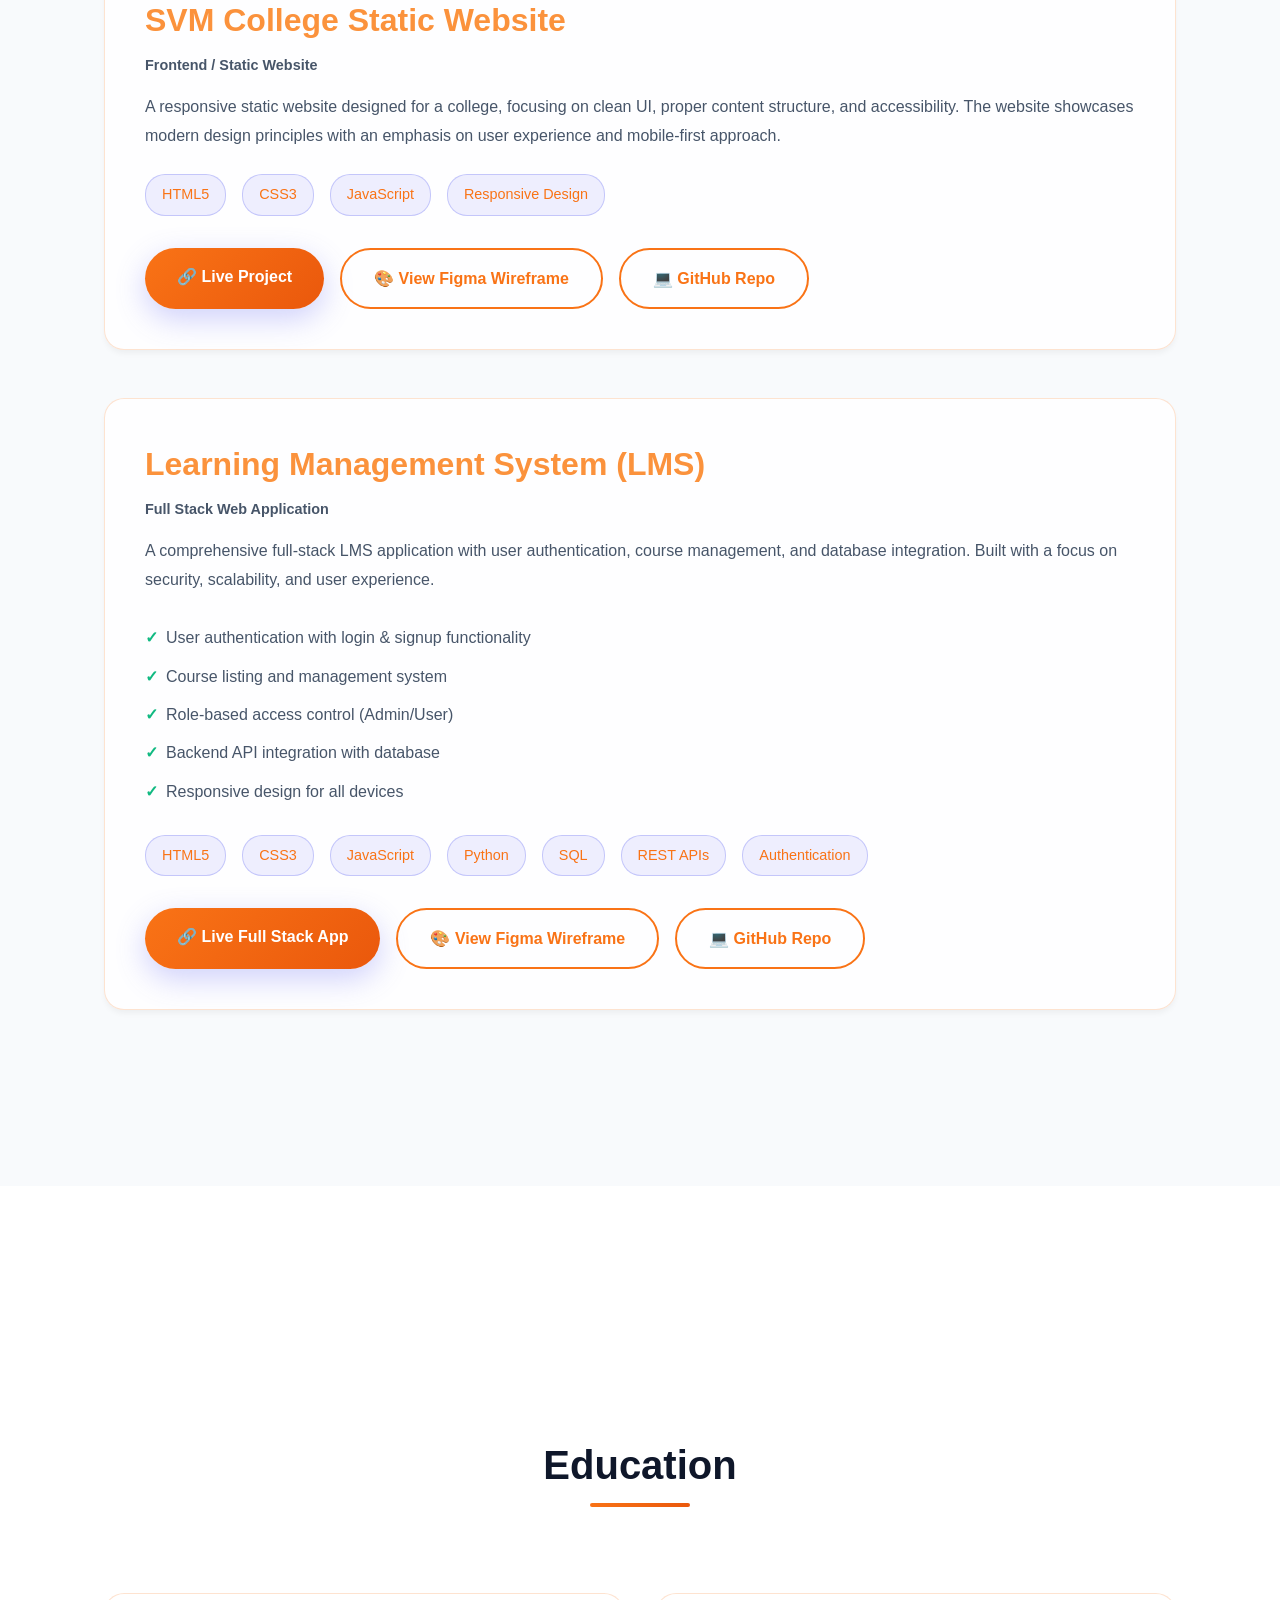
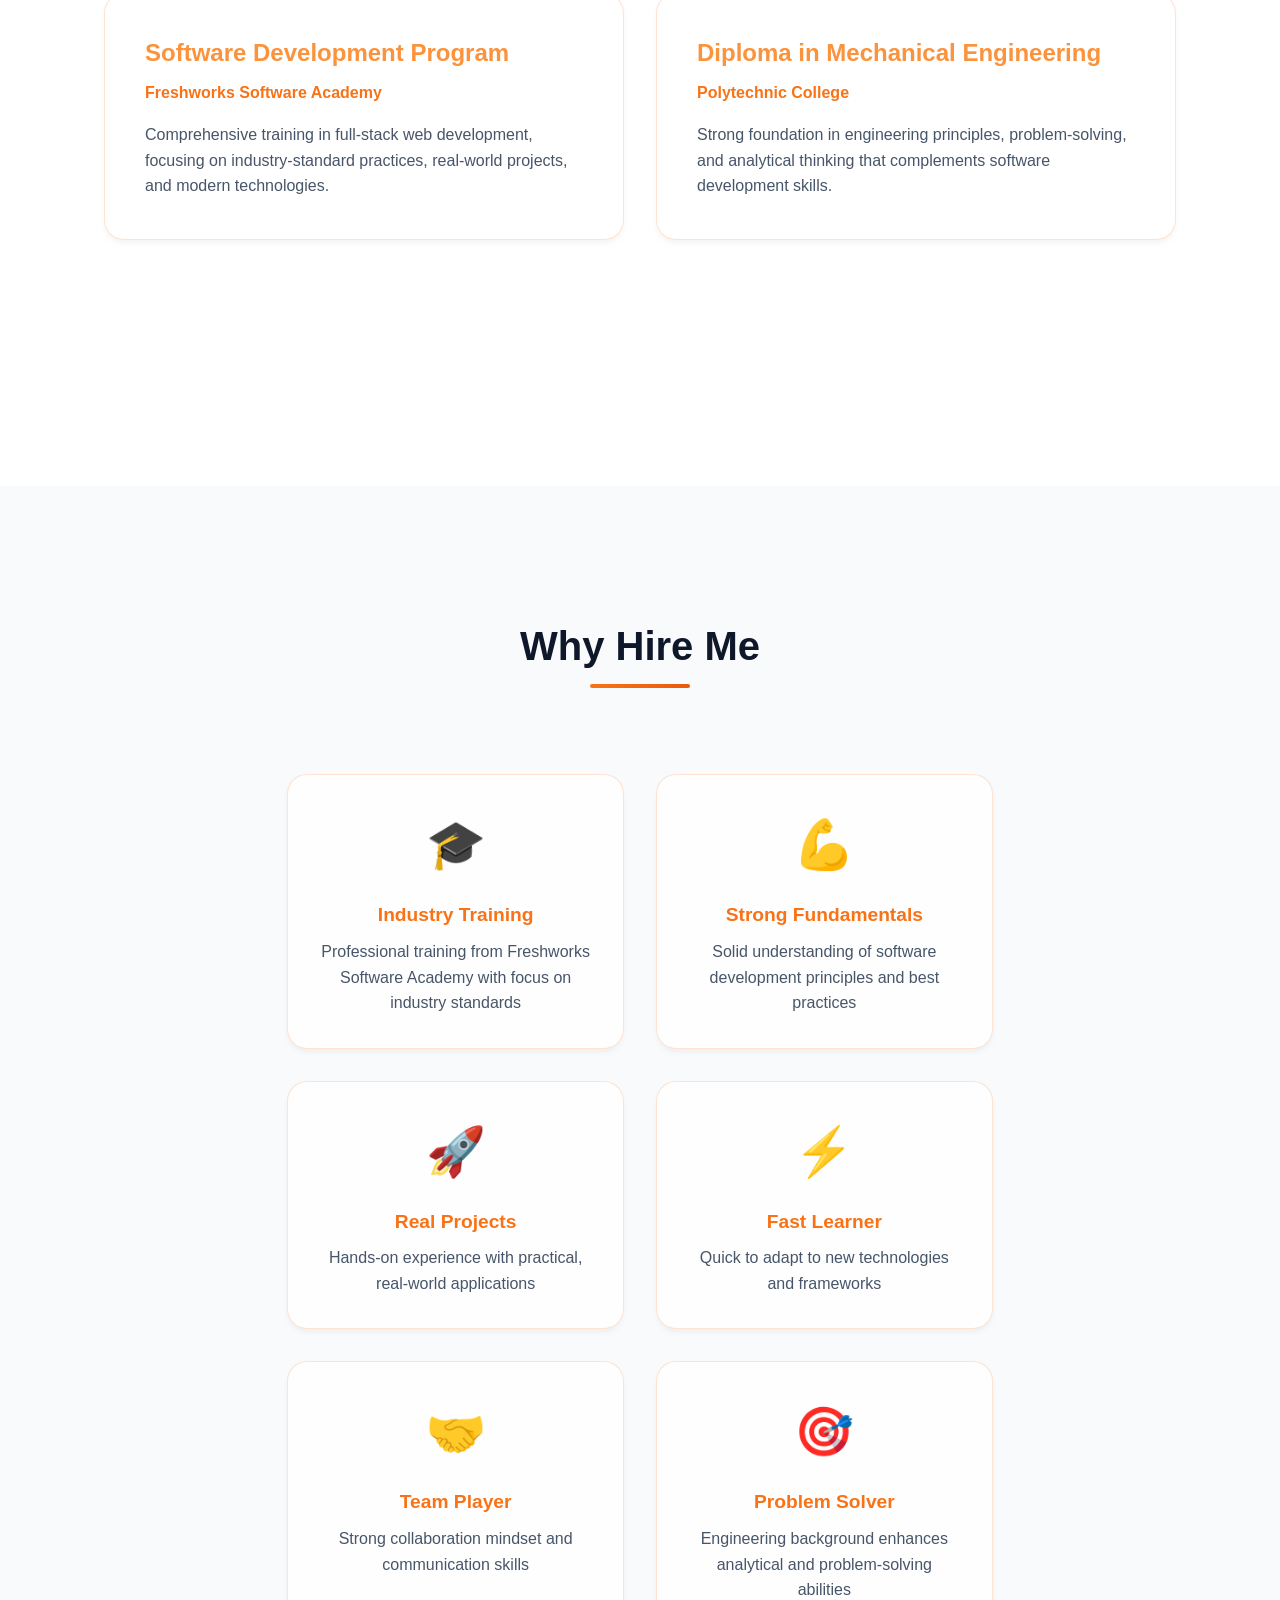
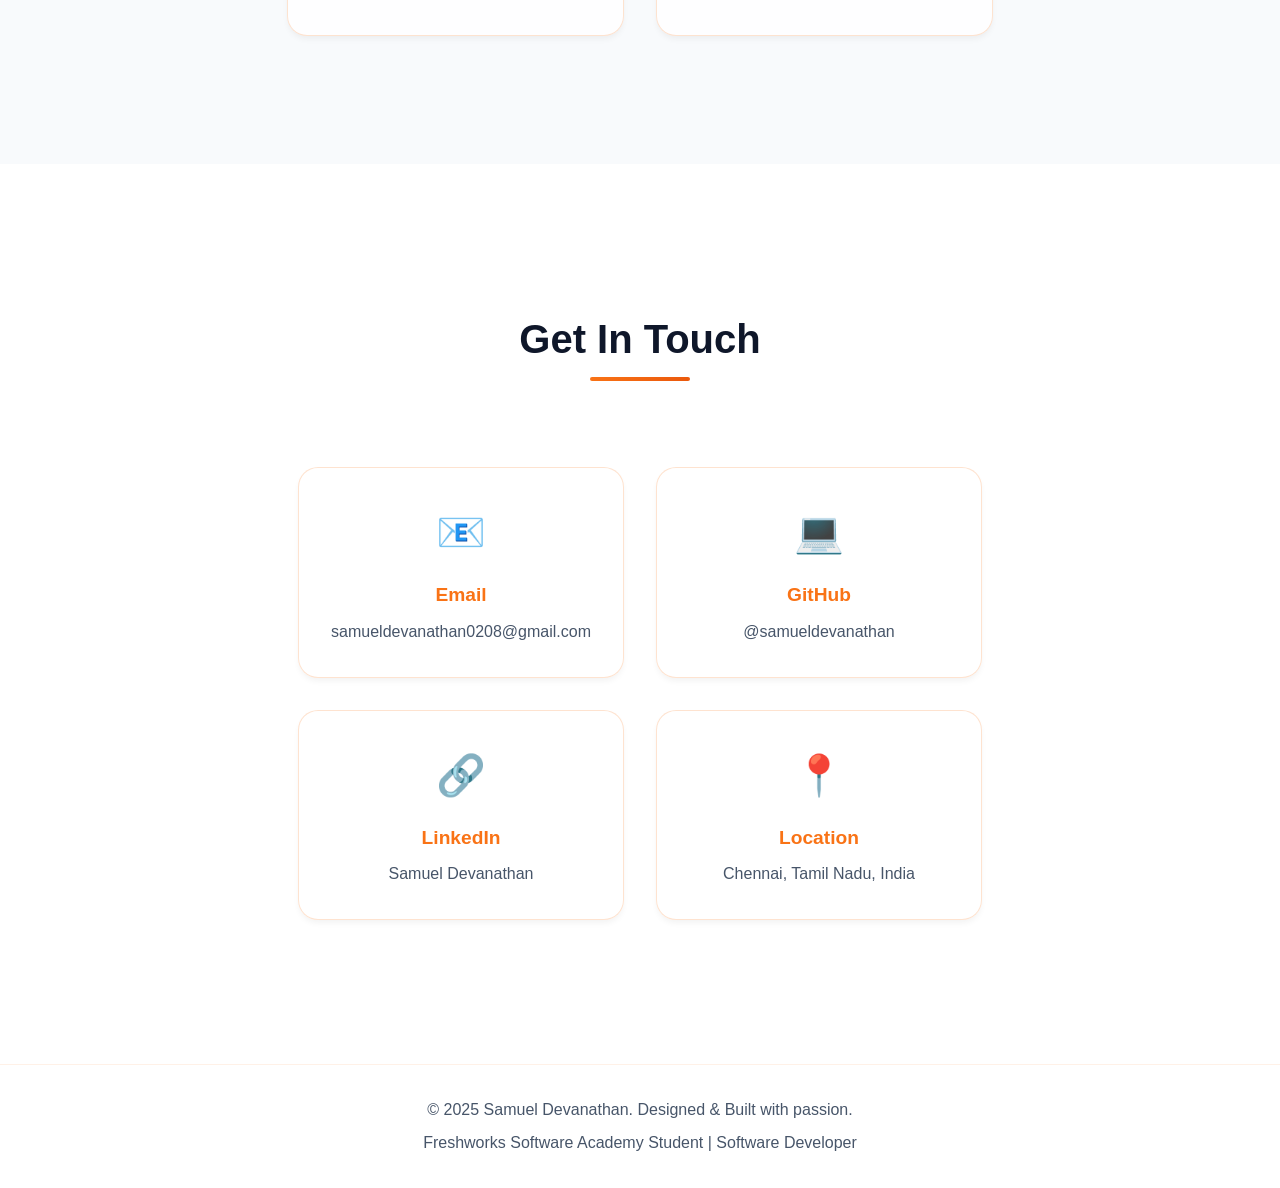
==== commit efc45451: "Update portfolio UI and styles" ====
--- a/index.html
+++ b/index.html
@@ -40,7 +40,7 @@
             <div class="hero-buttons">
                 <a href="#projects" class="btn btn-primary">View Projects</a>
                 <a href="#" class="btn btn-secondary">Download Resume</a>
-                <a href="https://github.com/samueldevanathan" target="_blank" class="btn btn-secondary">GitHub
+                <a href="https://github.com/samueldevanathan0208" target="_blank" class="btn btn-secondary">GitHub
                     Profile</a>
             </div>
         </div>
@@ -140,9 +140,9 @@
                 </div>
 
                 <div class="project-links">
-                    <a href="#" target="_blank" class="btn btn-primary">🔗 Live Project</a>
+                    <a href="https://samueldevanathan0208.github.io/Static-/" target="_blank" class="btn btn-primary">🔗 Live Project</a>
                     <a href="#" target="_blank" class="btn btn-secondary">🎨 View Figma Wireframe</a>
-                    <a href="#" target="_blank" class="btn btn-secondary">💻 GitHub Repo</a>
+                    <a href="https://github.com/samueldevanathan0208/Static-" target="_blank" class="btn btn-secondary">💻 GitHub Repo</a>
                 </div>
             </div>
 
@@ -173,9 +173,9 @@
                 </div>
 
                 <div class="project-links">
-                    <a href="#" target="_blank" class="btn btn-primary">🔗 Live Full Stack App</a>
-                    <a href="#" target="_blank" class="btn btn-secondary">🎨 View Figma Wireframe</a>
-                    <a href="#" target="_blank" class="btn btn-secondary">💻 GitHub Repo</a>
+                    <a href="https://rad-faloodeh-e1f909.netlify.app/" target="_blank" class="btn btn-primary">🔗 Live Full Stack App</a>
+                    <a href="https://www.figma.com/design/9oEpy2nLkNcvdwtuPsLRGc/Untitled?node-id=0-1&p=f" target="_blank" class="btn btn-secondary">🎨 View Figma Wireframe</a>
+                    <a href="https://github.com/samueldevanathan0208/skillnest-fullstack" target="_blank" class="btn btn-secondary">💻 GitHub Repo</a>
                 </div>
             </div>
         </div>
--- a/index.css
+++ b/index.css
@@ -538,7 +538,7 @@
   /* Contact Section */
   .contact-grid {
       display: grid;
-      grid-template-columns: repeat(auto-fit, minmax(250px, 1fr));
+      grid-template-columns: 1fr 1fr ;
       gap: 2rem;
       margin-top: 3rem;
   }
@@ -571,6 +571,7 @@
   .contact-item h3 {
       font-size: 1.2rem;
       margin-bottom: 0.5rem;
+      color: var(--primary);
   }
 
   .contact-item p {
